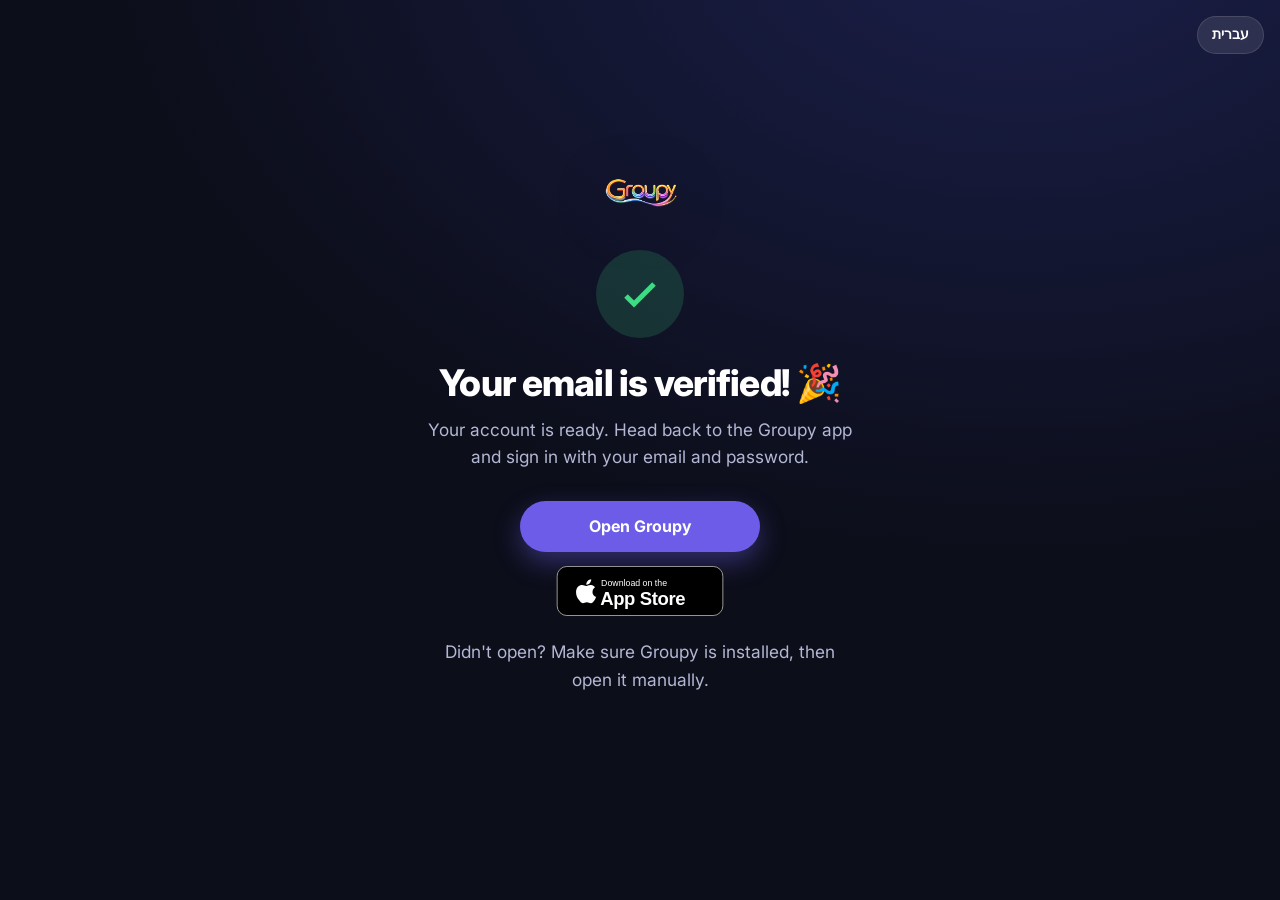
==== auth/index.html @ 2e05b040 "Add /auth email-verification landing page (open-app + App Store, bilingual) Co-Authored-By: Claude O" ====
<!DOCTYPE html>
<html lang="he" dir="rtl" class="no-js">
<head>
  <meta charset="UTF-8" />
  <meta name="viewport" content="width=device-width, initial-scale=1" />
  <title>Groupy — אימות אימייל / Email verified</title>
  <meta name="robots" content="noindex" />
  <meta name="theme-color" content="#0c0e1a" />
  <link rel="icon" href="/favicon.ico" sizes="any" />
  <link rel="icon" type="image/png" href="/assets/img/favicon.png" />
  <link rel="apple-touch-icon" href="/assets/img/apple-touch-icon.png" />
  <link rel="preconnect" href="https://fonts.googleapis.com" />
  <link rel="preconnect" href="https://fonts.gstatic.com" crossorigin />
  <link href="https://fonts.googleapis.com/css2?family=Heebo:wght@400;500;600;700;800&family=Inter:wght@400;600;700;800&display=swap" rel="stylesheet" />
  <link rel="stylesheet" href="/assets/css/styles.css" />
  <style>
    body { min-height: 100dvh; display: grid; place-items: center;
      background: radial-gradient(120% 120% at 80% -10%, #1b1f4a 0%, var(--ink) 60%); color: var(--text-on-dark); }
    .auth-card { max-width: 480px; margin-inline: auto; text-align: center; padding: 40px 26px 48px; }
    .auth-card .mark { height: 52px; width: auto; margin: 0 auto 30px; filter: drop-shadow(0 8px 30px rgba(0,0,0,.4)); }
    .badge-ic { width: 88px; height: 88px; border-radius: 50%; margin: 0 auto 24px; display: grid; place-items: center;
      background: rgba(61,220,132,.16); }
    .badge-ic.err { background: rgba(255,61,119,.16); }
    .badge-ic svg { width: 48px; height: 48px; color: var(--brand-green); }
    .badge-ic.err svg { color: var(--brand-pink); }
    .auth-card h1 { font-size: clamp(1.7rem, 5vw, 2.3rem); margin-bottom: 12px; color: #fff; }
    .auth-card p { color: var(--text-on-dark-muted); font-size: 1.08rem; margin-bottom: 30px; }
    .auth-actions { display: flex; flex-direction: column; gap: 14px; align-items: center; }
    .auth-actions .btn { min-width: 240px; }
    .appstore-badge svg, .appstore-badge img { height: 50px; }
    .lang-switch { position: fixed; top: 16px; inset-inline-end: 16px; }
    .lang-switch button { background: rgba(255,255,255,.1); border: 1px solid var(--border-dark); color: #fff;
      border-radius: 999px; padding: 7px 14px; font-weight: 700; font-size: .85rem; }
    .hint { font-size: .9rem; color: var(--text-on-dark-muted); margin-top: 8px; }
  </style>
</head>
<body>
  <div class="lang-switch"><button id="langBtn" type="button">English</button></div>
  <main class="auth-card">
    <img class="mark" src="/assets/img/groupy-wordmark.png" alt="Groupy" />

    <div id="state-ok">
      <div class="badge-ic"><svg viewBox="0 0 24 24" fill="none" stroke="currentColor" stroke-width="2.5"><path d="M5 13l4 4L19 7"/></svg></div>
      <h1 data-i18n="ok_title">האימייל שלך אומת! 🎉</h1>
      <p data-i18n="ok_sub">החשבון שלך מוכן. חזרו לאפליקציית Groupy והתחברו עם האימייל והסיסמה שלכם.</p>
      <div class="auth-actions">
        <a class="btn btn-primary" id="openApp" href="groupy://" data-i18n="open_app">פתחו את Groupy</a>
        <a class="appstore-badge" id="storeBadge" href="https://apps.apple.com/app/id6779937306" target="_blank" rel="noopener" aria-label="App Store">
          <img src="/assets/img/appstore-badge-he.svg" alt="App Store" width="180" height="54" />
        </a>
        <p class="hint" data-i18n="hint">לא נפתח? ודאו ש-Groupy מותקנת, ופתחו אותה ידנית.</p>
      </div>
    </div>

    <div id="state-err" style="display:none">
      <div class="badge-ic err"><svg viewBox="0 0 24 24" fill="none" stroke="currentColor" stroke-width="2.5"><path d="M12 9v4M12 17h.01M10.3 3.9 1.8 18a2 2 0 0 0 1.7 3h17a2 2 0 0 0 1.7-3L13.7 3.9a2 2 0 0 0-3.4 0z"/></svg></div>
      <h1 data-i18n="err_title">הקישור פג או אינו תקין</h1>
      <p data-i18n="err_sub">קישור האימות פג תוקף או כבר נוצל. פתחו את Groupy ובקשו אימייל אימות חדש.</p>
      <div class="auth-actions">
        <a class="btn btn-primary" href="groupy://" data-i18n="open_app2">פתחו את Groupy</a>
        <a class="appstore-badge" href="https://apps.apple.com/app/id6779937306" target="_blank" rel="noopener" aria-label="App Store">
          <img src="/assets/img/appstore-badge-he.svg" alt="App Store" width="180" height="54" />
        </a>
      </div>
    </div>
  </main>

  <script>
  (function () {
    document.documentElement.classList.remove('no-js');
    var STR = {
      he: {
        ok_title: 'האימייל שלך אומת! 🎉',
        ok_sub: 'החשבון שלך מוכן. חזרו לאפליקציית Groupy והתחברו עם האימייל והסיסמה שלכם.',
        open_app: 'פתחו את Groupy', open_app2: 'פתחו את Groupy',
        hint: 'לא נפתח? ודאו ש-Groupy מותקנת, ופתחו אותה ידנית.',
        err_title: 'הקישור פג או אינו תקין',
        err_sub: 'קישור האימות פג תוקף או כבר נוצל. פתחו את Groupy ובקשו אימייל אימות חדש.',
        lang: 'English', badge: '/assets/img/appstore-badge-he.svg'
      },
      en: {
        ok_title: 'Your email is verified! 🎉',
        ok_sub: 'Your account is ready. Head back to the Groupy app and sign in with your email and password.',
        open_app: 'Open Groupy', open_app2: 'Open Groupy',
        hint: "Didn't open? Make sure Groupy is installed, then open it manually.",
        err_title: 'This link has expired or is invalid',
        err_sub: 'The verification link expired or was already used. Open Groupy and request a new confirmation email.',
        lang: 'עברית', badge: '/assets/img/appstore-badge-en.svg'
      }
    };
    // Detect error in URL (GoTrue puts errors in query or hash)
    var h = (location.hash || '').replace('#','') + '&' + (location.search || '').replace('?','');
    var isErr = /error=|error_description=|otp_expired|access_denied/i.test(h);
    document.getElementById('state-ok').style.display = isErr ? 'none' : '';
    document.getElementById('state-err').style.display = isErr ? '' : 'none';

    function apply(lang) {
      var d = STR[lang];
      document.documentElement.lang = lang;
      document.documentElement.dir = (lang === 'he') ? 'rtl' : 'ltr';
      document.querySelectorAll('[data-i18n]').forEach(function (el) {
        var k = el.getAttribute('data-i18n'); if (d[k]) el.textContent = d[k];
      });
      document.querySelectorAll('.appstore-badge img').forEach(function (img) { img.src = d.badge; });
      document.getElementById('langBtn').textContent = d.lang;
      try { localStorage.setItem('groupy-auth-lang', lang); } catch (e) {}
    }
    var saved = null; try { saved = localStorage.getItem('groupy-auth-lang'); } catch (e) {}
    var initial = saved || ((navigator.language || 'he').toLowerCase().indexOf('he') === 0 ? 'he' : 'en');
    apply(initial);
    document.getElementById('langBtn').addEventListener('click', function () {
      apply(document.documentElement.lang === 'he' ? 'en' : 'he');
    });
  })();
  </script>
</body>
</html>
---- assets/css/styles.css ----
/* ============================================================================
   Groupy Calendar — marketing site
   Bilingual (HE/RTL + EN/LTR) static site. Logical properties throughout so the
   same CSS serves both directions. Brand = the rainbow "Groupy" wordmark.
   ========================================================================== */

/* ----- Design tokens ----------------------------------------------------- */
:root {
  /* Brand rainbow (sampled from the Groupy wordmark) */
  --brand-orange: #ff8a1e;
  --brand-pink:   #ff3d77;
  --brand-purple: #8b3dff;
  --brand-blue:   #2f7bff;
  --brand-teal:   #14c4c4;
  --brand-green:  #3ddc84;
  --rainbow: linear-gradient(100deg,
              var(--brand-orange) 0%, var(--brand-pink) 22%,
              var(--brand-purple) 46%, var(--brand-blue) 66%,
              var(--brand-teal) 84%, var(--brand-green) 100%);

  /* Accents */
  --accent:        #6c5ce7;   /* indigo, app primary feel */
  --accent-strong: #7c3aed;   /* AI purple */
  --gold-1: #e8b84b;
  --gold-2: #c9962e;

  /* Neutrals */
  --ink:        #0c0e1a;      /* deep indigo-black (hero / footer) */
  --ink-soft:   #14172a;
  --text:       #16182e;
  --text-muted: #5b6079;
  --text-on-dark:        #f4f5ff;
  --text-on-dark-muted:  #b3b7d4;
  --surface:    #ffffff;
  --surface-2:  #f5f6fc;
  --surface-3:  #eceefb;
  --border:     #e6e8f4;
  --border-dark: rgba(255,255,255,.12);

  /* Type */
  --font-en: "Inter", -apple-system, BlinkMacSystemFont, "Segoe UI", Roboto, Helvetica, Arial, sans-serif;
  --font-he: "Heebo", "Assistant", -apple-system, BlinkMacSystemFont, "Segoe UI", Arial, sans-serif;
  --font: var(--font-en);

  /* Layout */
  --maxw: 1160px;
  --radius: 22px;
  --radius-sm: 14px;
  --shadow-sm: 0 2px 10px rgba(20,24,60,.06);
  --shadow-md: 0 18px 50px rgba(24,28,70,.12);
  --shadow-lg: 0 40px 90px rgba(16,18,52,.28);
  --nav-h: 64px;
}

html[lang="he"] { --font: var(--font-he); }

/* ----- Reset ------------------------------------------------------------- */
*, *::before, *::after { box-sizing: border-box; }
* { margin: 0; }
html { scroll-behavior: smooth; -webkit-text-size-adjust: 100%; }
body {
  font-family: var(--font);
  color: var(--text);
  background: var(--surface);
  line-height: 1.6;
  -webkit-font-smoothing: antialiased;
  text-rendering: optimizeLegibility;
  overflow-x: hidden;
}
img, svg { display: block; max-width: 100%; }
a { color: inherit; text-decoration: none; }
button { font: inherit; cursor: pointer; }
ul { list-style: none; padding: 0; }
:focus-visible { outline: 3px solid var(--accent); outline-offset: 2px; border-radius: 6px; }

/* ----- Helpers ----------------------------------------------------------- */
.container { width: 100%; max-width: var(--maxw); margin-inline: auto; padding-inline: 22px; }
.section { padding-block: clamp(64px, 9vw, 120px); }
.eyebrow {
  display: inline-block; font-weight: 800; font-size: .82rem; letter-spacing: .08em;
  text-transform: uppercase; color: var(--accent);
  background: rgba(108,92,231,.1); padding: 6px 14px; border-radius: 999px; margin-bottom: 18px;
}
.section-head { max-width: 720px; margin-inline: auto; text-align: center; margin-bottom: 54px; }
.gradient-text {
  background: var(--rainbow); -webkit-background-clip: text; background-clip: text;
  color: transparent; -webkit-text-fill-color: transparent;
}
h1, h2, h3 { line-height: 1.12; letter-spacing: -.02em; font-weight: 800; }
h2.title { font-size: clamp(2rem, 4.4vw, 3.1rem); }
.lead { font-size: clamp(1.05rem, 1.6vw, 1.22rem); color: var(--text-muted); }
.center { text-align: center; }

/* ----- Buttons ----------------------------------------------------------- */
.btn {
  display: inline-flex; align-items: center; justify-content: center; gap: 10px;
  font-weight: 700; padding: 13px 26px; border-radius: 999px; border: 0;
  transition: transform .18s ease, box-shadow .18s ease, background .18s ease;
  white-space: nowrap;
}
.btn:active { transform: translateY(1px) scale(.99); }
.btn-primary { color: #fff; background: var(--accent); box-shadow: 0 10px 26px rgba(108,92,231,.4); }
.btn-primary:hover { background: #5a49db; box-shadow: 0 14px 32px rgba(108,92,231,.5); transform: translateY(-2px); }
.btn-ghost { color: var(--text); background: var(--surface-2); border: 1px solid var(--border); }
.btn-ghost:hover { background: var(--surface-3); transform: translateY(-2px); }
.btn-ghost.on-dark { color: var(--text-on-dark); background: rgba(255,255,255,.08); border-color: var(--border-dark); }
.btn-ghost.on-dark:hover { background: rgba(255,255,255,.16); }

/* Apple "Download on the App Store" badge */
.appstore-badge { display: inline-flex; transition: transform .18s ease, filter .18s ease; }
.appstore-badge:hover { transform: translateY(-2px); filter: brightness(1.08); }
.appstore-badge svg { height: 56px; width: auto; }
.appstore-badge.sm svg { height: 48px; }

/* ----- Navbar ------------------------------------------------------------ */
.nav {
  position: sticky; top: 0; z-index: 50; height: var(--nav-h);
  display: flex; align-items: center;
  background: rgba(255,255,255,.72); backdrop-filter: saturate(180%) blur(18px);
  -webkit-backdrop-filter: saturate(180%) blur(18px);
  border-bottom: 1px solid var(--border);
}
.nav .container { display: flex; align-items: center; justify-content: space-between; gap: 18px; }
.nav-logo { display: flex; align-items: center; gap: 10px; font-weight: 800; }
.nav-logo img { height: 46px; width: auto; }
.nav-links { display: flex; align-items: center; gap: 8px; }
.nav-links a.link {
  padding: 8px 14px; border-radius: 999px; color: var(--text-muted); font-weight: 600; font-size: .95rem;
  transition: color .15s ease, background .15s ease;
}
.nav-links a.link:hover { color: var(--text); background: var(--surface-2); }
.nav-right { display: flex; align-items: center; gap: 10px; }
.lang-toggle {
  display: inline-flex; align-items: center; gap: 6px; font-weight: 700; font-size: .9rem;
  padding: 8px 14px; border-radius: 999px; border: 1px solid var(--border); background: var(--surface);
  color: var(--text); transition: background .15s ease;
}
.lang-toggle:hover { background: var(--surface-2); }
.nav-cta { padding: 9px 18px; font-size: .95rem; }
.nav-burger { display: none; width: 42px; height: 42px; border-radius: 12px; border: 1px solid var(--border);
  background: var(--surface); align-items: center; justify-content: center; }
.nav-burger span { display: block; width: 18px; height: 2px; background: var(--text); position: relative; }
.nav-burger span::before, .nav-burger span::after { content: ""; position: absolute; inset-inline: 0; height: 2px; background: var(--text); }
.nav-burger span::before { top: -6px; } .nav-burger span::after { top: 6px; }

/* ----- Hero -------------------------------------------------------------- */
.hero {
  position: relative; overflow: hidden; color: var(--text-on-dark);
  background: radial-gradient(120% 120% at 80% -10%, #1b1f4a 0%, var(--ink) 55%);
  padding-block: clamp(56px, 8vw, 100px) clamp(70px, 9vw, 120px);
}
.hero::before, .hero::after {
  content: ""; position: absolute; border-radius: 50%; filter: blur(80px); opacity: .5; z-index: 0;
  pointer-events: none;
}
.hero::before { width: 540px; height: 540px; inset-block-start: -160px; inset-inline-end: -120px;
  background: conic-gradient(from 120deg, var(--brand-orange), var(--brand-pink), var(--brand-purple), var(--brand-blue), var(--brand-teal), var(--brand-orange)); opacity: .35; }
.hero::after { width: 460px; height: 460px; inset-block-end: -200px; inset-inline-start: -140px;
  background: radial-gradient(circle, var(--brand-blue), transparent 70%); opacity: .45; }
.hero .container { position: relative; z-index: 1; display: grid; grid-template-columns: 1.05fr .95fr;
  gap: clamp(24px, 4vw, 60px); align-items: center; }
.hero-copy { max-width: 620px; }
.hero-wordmark { height: clamp(54px, 8vw, 84px); width: auto; margin-bottom: 26px; filter: drop-shadow(0 8px 30px rgba(0,0,0,.4)); }
.hero h1 { font-size: clamp(2.1rem, 5vw, 3.6rem); margin-bottom: 18px; }
.hero p.sub { font-size: clamp(1.06rem, 1.8vw, 1.3rem); color: var(--text-on-dark-muted); margin-bottom: 30px; max-width: 540px; }
.hero-actions { display: flex; flex-wrap: wrap; align-items: center; gap: 16px; }
.hero-badges { display: flex; flex-wrap: wrap; gap: 18px 26px; margin-top: 32px; }
.hero-badge { display: inline-flex; align-items: center; gap: 9px; color: var(--text-on-dark-muted); font-weight: 600; font-size: .95rem; }
.hero-badge svg { width: 20px; height: 20px; color: var(--brand-teal); flex: none; }

/* Hero phone */
.hero-visual { display: flex; justify-content: center; position: relative; }
.hero-visual .phone { animation: float 6s ease-in-out infinite; }
@keyframes float { 0%,100% { transform: translateY(0); } 50% { transform: translateY(-16px); } }

/* ----- iPhone mockup ----------------------------------------------------- */
.phone {
  position: relative; width: 280px; max-width: 76vw; aspect-ratio: 1320 / 2868;
  background: #0a0a0f; border-radius: 44px; padding: 11px;
  box-shadow: var(--shadow-lg), inset 0 0 0 2px rgba(255,255,255,.06);
}
.phone::before { /* dynamic island */
  content: ""; position: absolute; top: 20px; inset-inline: 0; margin-inline: auto;
  width: 92px; height: 26px; background: #0a0a0f; border-radius: 999px; z-index: 3;
}
.phone img { width: 100%; height: 100%; object-fit: cover; border-radius: 33px; display: block; }
.phone-tilt { transform: perspective(1400px) rotateY(-12deg) rotateX(3deg); }
html[dir="rtl"] .phone-tilt { transform: perspective(1400px) rotateY(12deg) rotateX(3deg); }

/* ----- Logo strip / pills ------------------------------------------------ */
.pills { display: flex; flex-wrap: wrap; justify-content: center; gap: 12px; }
.pill { display: inline-flex; align-items: center; gap: 9px; padding: 10px 18px; border-radius: 999px;
  background: var(--surface-2); border: 1px solid var(--border); font-weight: 600; color: var(--text); font-size: .95rem; }
.pill svg { width: 18px; height: 18px; color: var(--accent); }

/* ----- Feature grid ------------------------------------------------------ */
.features-grid { display: grid; grid-template-columns: repeat(3, 1fr); gap: 22px; }
.feature-card {
  background: var(--surface); border: 1px solid var(--border); border-radius: var(--radius);
  padding: 28px 26px; box-shadow: var(--shadow-sm); transition: transform .2s ease, box-shadow .2s ease, border-color .2s ease;
}
.feature-card:hover { transform: translateY(-4px); box-shadow: var(--shadow-md); border-color: #d6d9ef; }
.feature-ic { width: 52px; height: 52px; border-radius: 15px; display: grid; place-items: center; margin-bottom: 18px;
  background: linear-gradient(140deg, rgba(108,92,231,.16), rgba(47,123,255,.14)); color: var(--accent); }
.feature-ic svg { width: 26px; height: 26px; }
.feature-card h3 { font-size: 1.18rem; margin-bottom: 8px; }
.feature-card p { color: var(--text-muted); font-size: .98rem; }

/* ----- Split / spotlight ------------------------------------------------- */
.split { display: grid; grid-template-columns: 1fr 1fr; gap: clamp(28px, 5vw, 72px); align-items: center; }
.split.reverse { direction: ltr; }
.split-media { display: flex; justify-content: center; }
.spotlight {
  position: relative; overflow: hidden; color: var(--text-on-dark);
  background: radial-gradient(120% 120% at 15% 0%, #2a1c5e 0%, #160f33 60%);
}
.spotlight::after { content:""; position:absolute; width:420px; height:420px; border-radius:50%;
  background: radial-gradient(circle, var(--accent-strong), transparent 70%); filter: blur(70px); opacity:.5;
  inset-block-start:-120px; inset-inline-end:-80px; }
.spotlight .eyebrow { color: #c9b8ff; background: rgba(124,58,237,.22); }
.spotlight h2 { color: #fff; }
.spotlight p { color: #d7d3f5; }
.spotlight .container { position: relative; z-index: 1; }
.feature-list { display: grid; gap: 14px; margin-top: 26px; }
.feature-list li { display: flex; align-items: flex-start; gap: 12px; font-size: 1.02rem; }
.feature-list .check { flex: none; width: 24px; height: 24px; border-radius: 50%; display: grid; place-items: center;
  background: rgba(61,220,132,.16); color: var(--brand-green); margin-top: 2px; }
.feature-list .check svg { width: 14px; height: 14px; }
.on-dark .feature-list li { color: var(--text-on-dark); }

/* ----- Screens gallery --------------------------------------------------- */
.gallery { display: flex; gap: 26px; overflow-x: auto; padding-block: 14px 28px; padding-inline: 22px;
  scroll-snap-type: x mandatory; -webkit-overflow-scrolling: touch; }
.gallery::-webkit-scrollbar { height: 8px; }
.gallery::-webkit-scrollbar-thumb { background: var(--border); border-radius: 999px; }
.gallery .shot { scroll-snap-align: center; flex: none; }
.gallery .phone { width: 248px; }
.shot figcaption { text-align: center; margin-top: 16px; font-weight: 700; color: var(--text); }
.shot figcaption span { display: block; font-weight: 500; color: var(--text-muted); font-size: .92rem; margin-top: 2px; }

/* Framed App Store "canvas" tiles (self-contained: bg + caption baked in) */
.canvas-shot { scroll-snap-align: center; flex: none; }
.canvas-shot img {
  height: clamp(420px, 64vh, 600px); width: auto; display: block;
  border-radius: 30px; box-shadow: var(--shadow-lg);
  transition: transform .25s ease;
}
.canvas-shot img:hover { transform: translateY(-6px); }

/* ----- Subscription / plans --------------------------------------------- */
.plans { display: grid; grid-template-columns: repeat(3, 1fr); gap: 22px; align-items: stretch; }
.plan {
  position: relative; display: flex; flex-direction: column; background: var(--surface);
  border: 1px solid var(--border); border-radius: var(--radius); padding: 30px 28px; box-shadow: var(--shadow-sm);
}
.plan.featured { border: 0; box-shadow: var(--shadow-md);
  background: linear-gradient(var(--surface), var(--surface)) padding-box,
              var(--rainbow) border-box; border: 2px solid transparent; }
.plan .tag { position: absolute; inset-block-start: -13px; inset-inline-start: 28px; padding: 5px 14px; border-radius: 999px;
  font-size: .76rem; font-weight: 800; letter-spacing: .04em; text-transform: uppercase; color: #fff; background: var(--accent); }
.plan.lifetime .tag { background: linear-gradient(120deg, var(--gold-1), var(--gold-2)); color: #3a2a00; }
.plan h3 { font-size: 1.4rem; margin-bottom: 6px; }
.plan .plan-tagline { color: var(--text-muted); margin-bottom: 18px; min-height: 44px; }
.plan .price-note { font-weight: 700; color: var(--accent); margin-bottom: 20px; font-size: .96rem; }
.plan.lifetime .price-note { color: var(--gold-2); }
.plan ul { display: grid; gap: 12px; margin-bottom: 26px; }
.plan li { display: flex; align-items: flex-start; gap: 11px; color: var(--text); font-size: .98rem; }
.plan li .check { flex: none; width: 22px; height: 22px; border-radius: 50%; display: grid; place-items: center;
  background: rgba(108,92,231,.14); color: var(--accent); margin-top: 1px; }
.plan li .check svg { width: 13px; height: 13px; }
.plan .btn { margin-top: auto; width: 100%; }
.plan-note { text-align: center; color: var(--text-muted); margin-top: 30px; font-size: .95rem; }

/* ----- CTA band ---------------------------------------------------------- */
.cta-band { position: relative; overflow: hidden; color: #fff; text-align: center;
  background: radial-gradient(120% 140% at 50% 0%, #2a2f66, var(--ink)); }
.cta-band::before { content:""; position:absolute; inset:0; background: var(--rainbow); opacity:.14; mix-blend-mode: screen; }
.cta-band .container { position: relative; z-index: 1; }
.cta-band h2 { color: #fff; font-size: clamp(1.9rem, 4vw, 2.8rem); margin-bottom: 14px; }
.cta-band p { color: var(--text-on-dark-muted); max-width: 560px; margin-inline: auto; margin-bottom: 30px; font-size: 1.1rem; }
.cta-actions { display: flex; flex-wrap: wrap; gap: 16px; justify-content: center; align-items: center; }

/* ----- FAQ --------------------------------------------------------------- */
.faq-hero { background: radial-gradient(120% 120% at 80% -10%, #1b1f4a 0%, var(--ink) 60%); color: var(--text-on-dark);
  padding-block: clamp(56px, 8vw, 88px); text-align: center; }
.faq-hero h1 { font-size: clamp(2rem, 4.5vw, 3rem); margin-bottom: 12px; }
.faq-hero p { color: var(--text-on-dark-muted); max-width: 560px; margin-inline: auto; font-size: 1.1rem; }
.faq-wrap { max-width: 800px; margin-inline: auto; }
.faq-group-title { font-size: 1.3rem; margin: 36px 0 14px; }
.faq-item { border: 1px solid var(--border); border-radius: var(--radius-sm); background: var(--surface);
  margin-bottom: 12px; overflow: hidden; box-shadow: var(--shadow-sm); }
.faq-q { display: flex; align-items: center; justify-content: space-between; gap: 16px; width: 100%;
  text-align: start; padding: 20px 22px; background: none; border: 0; font-weight: 700; font-size: 1.05rem; color: var(--text); }
.faq-q .chev { flex: none; width: 22px; height: 22px; color: var(--accent); transition: transform .25s ease; }
.faq-item.open .faq-q .chev { transform: rotate(180deg); }
.faq-a { padding: 0 22px; max-height: 0; overflow: hidden; transition: max-height .35s ease, padding .35s ease; color: var(--text-muted); }
.faq-item.open .faq-a { padding: 0 22px 22px; max-height: 640px; }
.faq-a p + p { margin-top: 10px; }
.faq-a a { color: var(--accent); font-weight: 600; }
/* No-JS fallback: show all answers */
.no-js .faq-a { max-height: none; padding: 0 22px 22px; }
.no-js .faq-q .chev { display: none; }

/* ----- Footer ------------------------------------------------------------ */
.footer { background: var(--ink); color: var(--text-on-dark-muted); padding-block: 56px 32px; }
.footer .container { display: grid; grid-template-columns: 1.4fr 1fr 1fr; gap: 40px; }
.footer h4 { color: #fff; font-size: .95rem; letter-spacing: .04em; text-transform: uppercase; margin-bottom: 16px; }
.footer a { color: var(--text-on-dark-muted); display: inline-block; padding: 5px 0; transition: color .15s ease; }
.footer a:hover { color: #fff; }
.footer-brand img { height: 34px; margin-bottom: 16px; }
.footer-brand p { max-width: 320px; font-size: .96rem; }
.footer-bottom { border-top: 1px solid var(--border-dark); margin-top: 40px; padding-top: 22px;
  display: flex; flex-wrap: wrap; gap: 12px; justify-content: space-between; align-items: center; font-size: .88rem; }
.footer-bottom .ez { display: inline-flex; align-items: center; gap: 8px; }
.footer-bottom .ez img { height: 20px; opacity: .9; }

/* ----- Reveal animation -------------------------------------------------- */
.reveal { opacity: 0; transform: translateY(24px); transition: opacity .6s ease, transform .6s ease; }
.reveal.in { opacity: 1; transform: none; }
@media (prefers-reduced-motion: reduce) {
  .reveal { opacity: 1; transform: none; transition: none; }
  .hero-visual .phone { animation: none; }
  html { scroll-behavior: auto; }
}

/* ----- Responsive -------------------------------------------------------- */
@media (max-width: 940px) {
  .hero .container { grid-template-columns: 1fr; text-align: center; }
  .hero-copy { margin-inline: auto; }
  .hero p.sub { margin-inline: auto; }
  .hero-actions, .hero-badges { justify-content: center; }
  .hero-visual { margin-top: 44px; }
  .phone-tilt, html[dir="rtl"] .phone-tilt { transform: none; }
  .features-grid { grid-template-columns: repeat(2, 1fr); }
  .plans { grid-template-columns: 1fr; max-width: 440px; margin-inline: auto; }
  .split { grid-template-columns: 1fr; }
  .split .split-copy { order: 2; }
  .split .split-media { order: 1; }
  .footer .container { grid-template-columns: 1fr 1fr; }
  .footer-brand { grid-column: 1 / -1; }
}
@media (max-width: 600px) {
  .nav-links, .nav .desk-cta { display: none; }
  .nav-burger { display: inline-flex; }
  .nav.open .nav-links { display: flex; position: absolute; inset-block-start: var(--nav-h); inset-inline: 0;
    flex-direction: column; align-items: stretch; gap: 4px; padding: 14px 22px 22px;
    background: rgba(255,255,255,.97); backdrop-filter: blur(18px); border-bottom: 1px solid var(--border); box-shadow: var(--shadow-md); }
  .nav.open .nav-links a.link { padding: 12px 14px; font-size: 1.05rem; }
  .features-grid { grid-template-columns: 1fr; }
  .feature-card { padding: 24px 22px; }
}
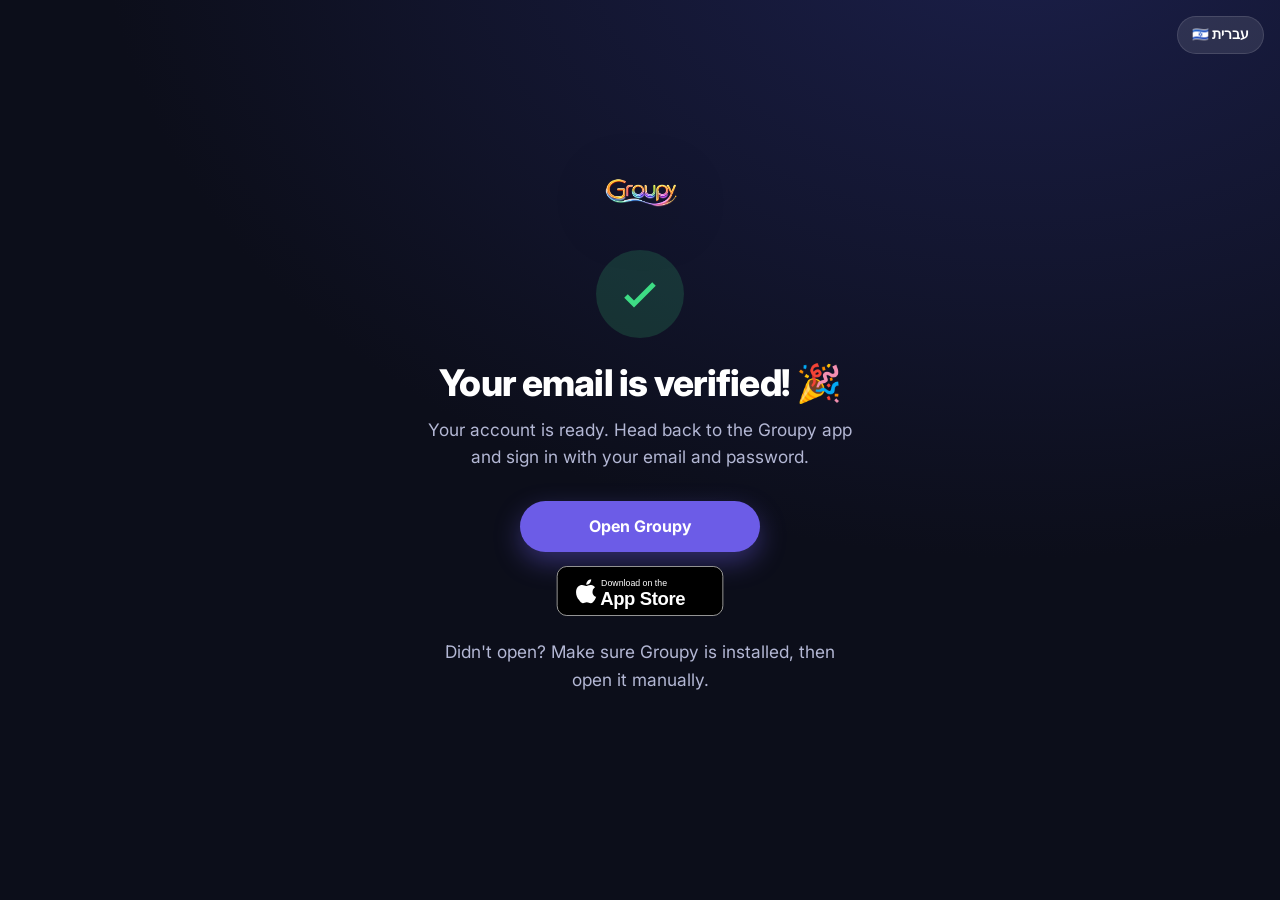
==== commit cef7eb07: "feat(auth): English default (auto-detect keeps Hebrew for he-locales) + flag language toggle 🇮🇱/🇺🇸 p" ====
--- a/auth/index.html
+++ b/auth/index.html
@@ -21,8 +21,10 @@
     .badge-ic { width: 88px; height: 88px; border-radius: 50%; margin: 0 auto 24px; display: grid; place-items: center;
       background: rgba(61,220,132,.16); }
     .badge-ic.err { background: rgba(255,61,119,.16); }
+    .badge-ic.key { background: rgba(124,92,255,.18); }
     .badge-ic svg { width: 48px; height: 48px; color: var(--brand-green); }
     .badge-ic.err svg { color: var(--brand-pink); }
+    .badge-ic.key svg { color: #a78bfa; }
     .auth-card h1 { font-size: clamp(1.7rem, 5vw, 2.3rem); margin-bottom: 12px; color: #fff; }
     .auth-card p { color: var(--text-on-dark-muted); font-size: 1.08rem; margin-bottom: 30px; }
     .auth-actions { display: flex; flex-direction: column; gap: 14px; align-items: center; }
@@ -32,6 +34,15 @@
     .lang-switch button { background: rgba(255,255,255,.1); border: 1px solid var(--border-dark); color: #fff;
       border-radius: 999px; padding: 7px 14px; font-weight: 700; font-size: .85rem; }
     .hint { font-size: .9rem; color: var(--text-on-dark-muted); margin-top: 8px; }
+    /* Recovery (set-new-password) form */
+    .pw-form { display: flex; flex-direction: column; gap: 14px; max-width: 340px; margin: 0 auto; }
+    .pw-form input { width: 100%; padding: 14px 16px; font-size: 1.05rem; border-radius: 14px;
+      border: 1px solid var(--border-dark); background: rgba(255,255,255,.06); color: #fff; outline: none;
+      font-family: inherit; }
+    .pw-form input:focus { border-color: #a78bfa; background: rgba(255,255,255,.1); }
+    .pw-form input::placeholder { color: rgba(255,255,255,.45); }
+    .pw-err { color: var(--brand-pink); font-size: .92rem; min-height: 1.1em; margin: 0; }
+    .btn[disabled] { opacity: .6; pointer-events: none; }
   </style>
 </head>
 <body>
@@ -39,61 +50,129 @@
   <main class="auth-card">
     <img class="mark" src="/assets/img/groupy-wordmark.png" alt="Groupy" />
 
-    <div id="state-ok">
+    <!-- ✅ Email verified (signup / email-change / classic verify redirect) -->
+    <div id="state-ok" style="display:none">
       <div class="badge-ic"><svg viewBox="0 0 24 24" fill="none" stroke="currentColor" stroke-width="2.5"><path d="M5 13l4 4L19 7"/></svg></div>
       <h1 data-i18n="ok_title">האימייל שלך אומת! 🎉</h1>
       <p data-i18n="ok_sub">החשבון שלך מוכן. חזרו לאפליקציית Groupy והתחברו עם האימייל והסיסמה שלכם.</p>
       <div class="auth-actions">
-        <a class="btn btn-primary" id="openApp" href="groupy://" data-i18n="open_app">פתחו את Groupy</a>
-        <a class="appstore-badge" id="storeBadge" href="https://apps.apple.com/app/id6779937306" target="_blank" rel="noopener" aria-label="App Store">
+        <a class="btn btn-primary openApp" href="groupy://" data-i18n="open_app">פתחו את Groupy</a>
+        <a class="appstore-badge" href="https://apps.apple.com/app/id6779937306" target="_blank" rel="noopener" aria-label="App Store">
           <img src="/assets/img/appstore-badge-he.svg" alt="App Store" width="180" height="54" />
         </a>
         <p class="hint" data-i18n="hint">לא נפתח? ודאו ש-Groupy מותקנת, ופתחו אותה ידנית.</p>
       </div>
     </div>
 
-    <div id="state-err" style="display:none">
-      <div class="badge-ic err"><svg viewBox="0 0 24 24" fill="none" stroke="currentColor" stroke-width="2.5"><path d="M12 9v4M12 17h.01M10.3 3.9 1.8 18a2 2 0 0 0 1.7 3h17a2 2 0 0 0 1.7-3L13.7 3.9a2 2 0 0 0-3.4 0z"/></svg></div>
-      <h1 data-i18n="err_title">הקישור פג או אינו תקין</h1>
-      <p data-i18n="err_sub">קישור האימות פג תוקף או כבר נוצל. פתחו את Groupy ובקשו אימייל אימות חדש.</p>
+    <!-- 🔑 Recovery: choose a new password right here (works even without the app) -->
+    <div id="state-recovery" style="display:none">
+      <div class="badge-ic key"><svg viewBox="0 0 24 24" fill="none" stroke="currentColor" stroke-width="2.5"><path d="M21 2l-2 2m-7.6 7.6a5 5 0 1 0-1.4 1.4l2.4 2.4-1.5 1.5 2 2 1.5-1.5 2.1 2.1 2-2-2.1-2.1 2.5-2.5-2-2-2.5 2.5z"/><circle cx="7.5" cy="15.5" r="1.5" fill="currentColor" stroke="none"/></svg></div>
+      <h1 data-i18n="rc_title">בחרו סיסמה חדשה</h1>
+      <p data-i18n="rc_sub">הזינו סיסמה חדשה לחשבון Groupy שלכם.</p>
+      <form class="pw-form" id="pwForm" autocomplete="on">
+        <input id="pw" type="password" autocomplete="new-password" data-ph="pw_ph" placeholder="סיסמה חדשה" />
+        <input id="pw2" type="password" autocomplete="new-password" data-ph="pw2_ph" placeholder="אימות סיסמה" />
+        <p class="pw-err" id="pwErr"></p>
+        <button class="btn btn-primary" id="pwSubmit" type="submit" data-i18n="rc_submit">עדכון סיסמה</button>
+      </form>
+    </div>
+
+    <!-- ✅ Password updated -->
+    <div id="state-recovery-done" style="display:none">
+      <div class="badge-ic"><svg viewBox="0 0 24 24" fill="none" stroke="currentColor" stroke-width="2.5"><path d="M5 13l4 4L19 7"/></svg></div>
+      <h1 data-i18n="rd_title">הסיסמה עודכנה! 🎉</h1>
+      <p data-i18n="rd_sub">פתחו את Groupy והתחברו עם הסיסמה החדשה.</p>
       <div class="auth-actions">
-        <a class="btn btn-primary" href="groupy://" data-i18n="open_app2">פתחו את Groupy</a>
+        <a class="btn btn-primary openApp" href="groupy://" data-i18n="open_app">פתחו את Groupy</a>
         <a class="appstore-badge" href="https://apps.apple.com/app/id6779937306" target="_blank" rel="noopener" aria-label="App Store">
           <img src="/assets/img/appstore-badge-he.svg" alt="App Store" width="180" height="54" />
         </a>
       </div>
     </div>
+
+    <!-- ⚠️ Link expired / invalid -->
+    <div id="state-err" style="display:none">
+      <div class="badge-ic err"><svg viewBox="0 0 24 24" fill="none" stroke="currentColor" stroke-width="2.5"><path d="M12 9v4M12 17h.01M10.3 3.9 1.8 18a2 2 0 0 0 1.7 3h17a2 2 0 0 0 1.7-3L13.7 3.9a2 2 0 0 0-3.4 0z"/></svg></div>
+      <h1 data-i18n="err_title">הקישור פג או אינו תקין</h1>
+      <p data-i18n="err_sub">קישור האימות פג תוקף או כבר נוצל. פתחו את Groupy ובקשו אימייל חדש.</p>
+      <div class="auth-actions">
+        <a class="btn btn-primary openApp" href="groupy://" data-i18n="open_app2">פתחו את Groupy</a>
+        <a class="appstore-badge" href="https://apps.apple.com/app/id6779937306" target="_blank" rel="noopener" aria-label="App Store">
+          <img src="/assets/img/appstore-badge-he.svg" alt="App Store" width="180" height="54" />
+        </a>
+      </div>
+    </div>
   </main>
 
   <script>
   (function () {
     document.documentElement.classList.remove('no-js');
+
+    // ── Supabase (PUBLIC values — already shipped in the app bundle) ──
+    var SUPABASE_URL = 'https://gobfpbuvqvmpcwoxipht.supabase.co';
+    var SUPABASE_ANON_KEY = 'eyJhbGciOiJIUzI1NiIsInR5cCI6IkpXVCJ9.eyJpc3MiOiJzdXBhYmFzZSIsInJlZiI6ImdvYmZwYnV2cXZtcGN3b3hpcGh0Iiwicm9sZSI6ImFub24iLCJpYXQiOjE3NzMxNjA5NTMsImV4cCI6MjA4ODczNjk1M30.48Mr49reITlvJcYhgTG1pQHH9jMmHQ3u4e9AJM5rd60';
+    var AUTH_BASE = SUPABASE_URL + '/auth/v1';
+    var MIN_PW = 6;
+
     var STR = {
       he: {
         ok_title: 'האימייל שלך אומת! 🎉',
         ok_sub: 'החשבון שלך מוכן. חזרו לאפליקציית Groupy והתחברו עם האימייל והסיסמה שלכם.',
+        rc_title: 'בחרו סיסמה חדשה', rc_sub: 'הזינו סיסמה חדשה לחשבון Groupy שלכם.',
+        rc_submit: 'עדכון סיסמה', pw_ph: 'סיסמה חדשה', pw2_ph: 'אימות סיסמה',
+        rd_title: 'הסיסמה עודכנה! 🎉', rd_sub: 'פתחו את Groupy והתחברו עם הסיסמה החדשה.',
         open_app: 'פתחו את Groupy', open_app2: 'פתחו את Groupy',
         hint: 'לא נפתח? ודאו ש-Groupy מותקנת, ופתחו אותה ידנית.',
         err_title: 'הקישור פג או אינו תקין',
-        err_sub: 'קישור האימות פג תוקף או כבר נוצל. פתחו את Groupy ובקשו אימייל אימות חדש.',
-        lang: 'English', badge: '/assets/img/appstore-badge-he.svg'
+        err_sub: 'קישור האימות פג תוקף או כבר נוצל. פתחו את Groupy ובקשו אימייל חדש.',
+        e_short: 'הסיסמה חייבת לפחות ' + MIN_PW + ' תווים',
+        e_match: 'הסיסמאות אינן תואמות', e_busy: 'מעדכן…', e_fail: 'העדכון נכשל. בקשו קישור איפוס חדש.',
+        lang: '🇺🇸 English', badge: '/assets/img/appstore-badge-he.svg'
       },
       en: {
         ok_title: 'Your email is verified! 🎉',
         ok_sub: 'Your account is ready. Head back to the Groupy app and sign in with your email and password.',
+        rc_title: 'Set a new password', rc_sub: 'Enter a new password for your Groupy account.',
+        rc_submit: 'Update password', pw_ph: 'New password', pw2_ph: 'Confirm password',
+        rd_title: 'Password updated! 🎉', rd_sub: 'Open Groupy and sign in with your new password.',
         open_app: 'Open Groupy', open_app2: 'Open Groupy',
         hint: "Didn't open? Make sure Groupy is installed, then open it manually.",
         err_title: 'This link has expired or is invalid',
-        err_sub: 'The verification link expired or was already used. Open Groupy and request a new confirmation email.',
-        lang: 'עברית', badge: '/assets/img/appstore-badge-en.svg'
+        err_sub: 'The verification link expired or was already used. Open Groupy and request a new email.',
+        e_short: 'Password must be at least ' + MIN_PW + ' characters',
+        e_match: 'Passwords do not match', e_busy: 'Updating…', e_fail: 'Update failed. Request a new reset link.',
+        lang: '🇮🇱 עברית', badge: '/assets/img/appstore-badge-en.svg'
       }
     };
-    // Detect error in URL (GoTrue puts errors in query or hash)
-    var h = (location.hash || '').replace('#','') + '&' + (location.search || '').replace('?','');
-    var isErr = /error=|error_description=|otp_expired|access_denied/i.test(h);
-    document.getElementById('state-ok').style.display = isErr ? 'none' : '';
-    document.getElementById('state-err').style.display = isErr ? '' : 'none';
-
+
+    // ── Parse the callback URL ──
+    var hash = new URLSearchParams((location.hash || '').replace(/^#/, ''));
+    var qp   = new URLSearchParams(location.search || '');
+    var accessToken = hash.get('access_token');
+    var type = hash.get('type') || qp.get('type') || '';
+    var errorDesc = hash.get('error_description') || qp.get('error_description') || hash.get('error') || qp.get('error');
+    // ?scheme= carries which app started the flow → dev links open the dev app, prod the prod app.
+    var scheme = (qp.get('scheme') || 'groupy').replace(/[^a-z0-9-]/gi, '') || 'groupy';
+
+    // Point every "Open Groupy" button at the right app (groupy:// or groupy-dev://).
+    Array.prototype.forEach.call(document.querySelectorAll('.openApp'), function (a) { a.href = scheme + '://'; });
+
+    function show(id) {
+      ['state-ok', 'state-recovery', 'state-recovery-done', 'state-err'].forEach(function (s) {
+        var el = document.getElementById(s); if (el) el.style.display = (s === id) ? '' : 'none';
+      });
+    }
+
+    // ── Decide which state to show ──
+    // error → expired/invalid. recovery+token → in-page password form.
+    // everything else (signup/email-change verify redirect, with or without tokens) → "verified, open app".
+    var initialState;
+    if (errorDesc) initialState = 'state-err';
+    else if (type === 'recovery' && accessToken) initialState = 'state-recovery';
+    else initialState = 'state-ok';
+    show(initialState);
+
+    // ── i18n ──
     function apply(lang) {
       var d = STR[lang];
       document.documentElement.lang = lang;
@@ -101,16 +180,49 @@
       document.querySelectorAll('[data-i18n]').forEach(function (el) {
         var k = el.getAttribute('data-i18n'); if (d[k]) el.textContent = d[k];
       });
+      document.querySelectorAll('[data-ph]').forEach(function (el) {
+        var k = el.getAttribute('data-ph'); if (d[k]) el.setAttribute('placeholder', d[k]);
+      });
       document.querySelectorAll('.appstore-badge img').forEach(function (img) { img.src = d.badge; });
       document.getElementById('langBtn').textContent = d.lang;
       try { localStorage.setItem('groupy-auth-lang', lang); } catch (e) {}
     }
     var saved = null; try { saved = localStorage.getItem('groupy-auth-lang'); } catch (e) {}
-    var initial = saved || ((navigator.language || 'he').toLowerCase().indexOf('he') === 0 ? 'he' : 'en');
+    var initial = saved || ((navigator.language || 'en').toLowerCase().indexOf('he') === 0 ? 'he' : 'en');
     apply(initial);
     document.getElementById('langBtn').addEventListener('click', function () {
       apply(document.documentElement.lang === 'he' ? 'en' : 'he');
     });
+
+    // ── In-page password reset (recovery) — completes via GoTrue REST, no app needed ──
+    if (initialState === 'state-recovery') {
+      var form = document.getElementById('pwForm');
+      var submit = document.getElementById('pwSubmit');
+      var errEl = document.getElementById('pwErr');
+      function L() { return STR[document.documentElement.lang] || STR.he; }
+      function setErr(m) { errEl.textContent = m || ''; }
+      form.addEventListener('submit', function (ev) {
+        ev.preventDefault();
+        var pw = document.getElementById('pw').value, pw2 = document.getElementById('pw2').value;
+        setErr('');
+        if (pw.length < MIN_PW) return setErr(L().e_short);
+        if (pw !== pw2) return setErr(L().e_match);
+        submit.disabled = true; var label = submit.textContent; submit.textContent = L().e_busy;
+        fetch(AUTH_BASE + '/user', {
+          method: 'PUT',
+          headers: { 'Content-Type': 'application/json', apikey: SUPABASE_ANON_KEY, Authorization: 'Bearer ' + accessToken },
+          body: JSON.stringify({ password: pw })
+        }).then(function (res) {
+          if (!res.ok) return res.json().catch(function () { return {}; }).then(function (j) {
+            throw new Error(j.msg || j.error_description || j.message || 'Failed');
+          });
+          show('state-recovery-done');
+        }).catch(function (e) {
+          submit.disabled = false; submit.textContent = label;
+          setErr((e && e.message) ? e.message : L().e_fail);
+        });
+      });
+    }
   })();
   </script>
 </body>
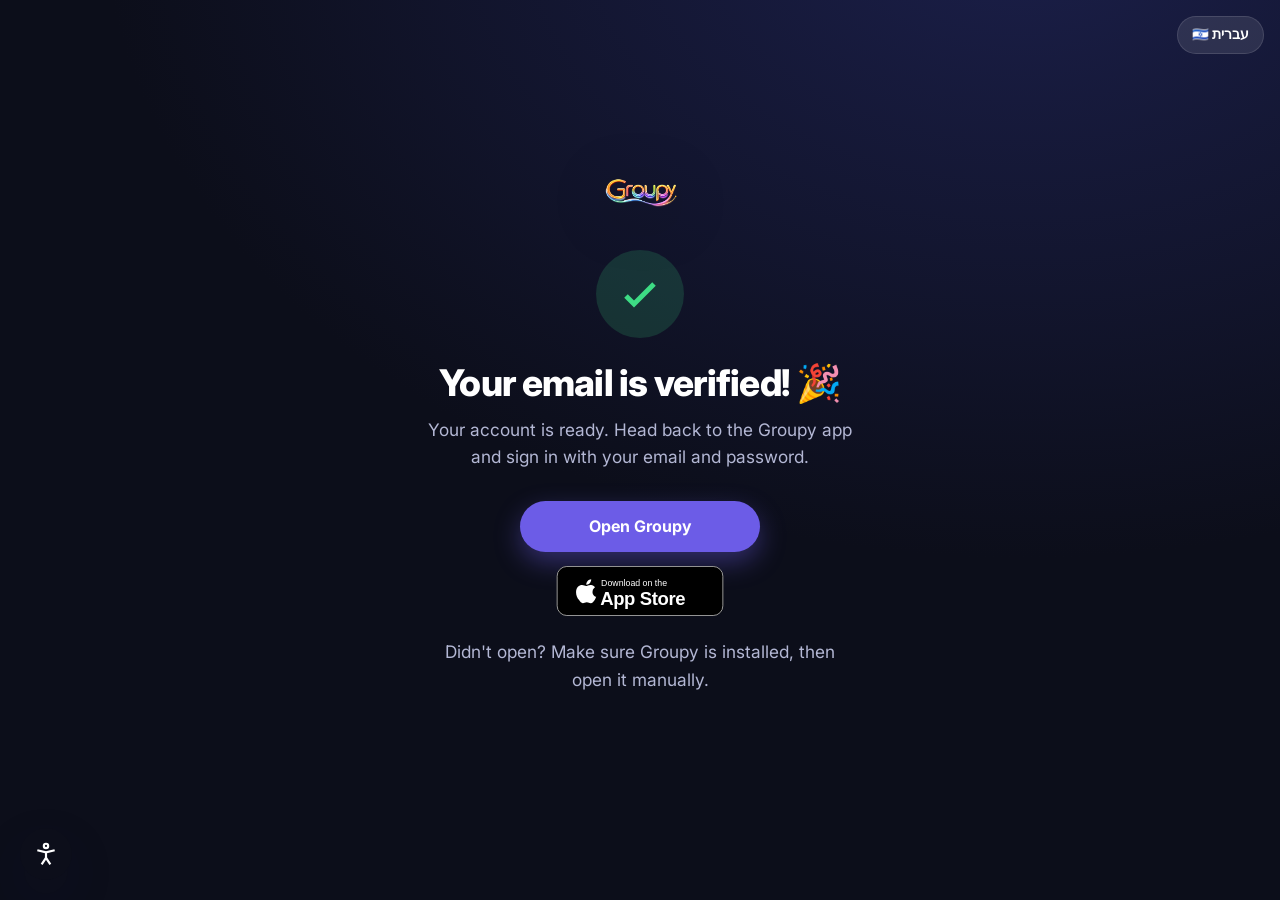
==== commit a8e7cebc: "feat(a11y): extend accessibility widget + skip-link to auth & join pages The accessibility statement" ====
--- a/auth/index.html
+++ b/auth/index.html
@@ -46,8 +46,9 @@
   </style>
 </head>
 <body>
+  <a class="skip-link" href="#main-content" data-i18n="skip">דלגו לתוכן</a>
   <div class="lang-switch"><button id="langBtn" type="button">English</button></div>
-  <main class="auth-card">
+  <main class="auth-card" id="main-content" tabindex="-1">
     <img class="mark" src="/assets/img/groupy-wordmark.png" alt="Groupy" />
 
     <!-- ✅ Email verified (signup / email-change / classic verify redirect) -->
@@ -127,6 +128,7 @@
         err_sub: 'קישור האימות פג תוקף או כבר נוצל. פתחו את Groupy ובקשו אימייל חדש.',
         e_short: 'הסיסמה חייבת לפחות ' + MIN_PW + ' תווים',
         e_match: 'הסיסמאות אינן תואמות', e_busy: 'מעדכן…', e_fail: 'העדכון נכשל. בקשו קישור איפוס חדש.',
+        skip: 'דלגו לתוכן',
         lang: '🇺🇸 English', badge: '/assets/img/appstore-badge-he.svg'
       },
       en: {
@@ -141,6 +143,7 @@
         err_sub: 'The verification link expired or was already used. Open Groupy and request a new email.',
         e_short: 'Password must be at least ' + MIN_PW + ' characters',
         e_match: 'Passwords do not match', e_busy: 'Updating…', e_fail: 'Update failed. Request a new reset link.',
+        skip: 'Skip to content',
         lang: '🇮🇱 עברית', badge: '/assets/img/appstore-badge-en.svg'
       }
     };
@@ -225,5 +228,6 @@
     }
   })();
   </script>
+  <script src="/assets/js/accessibility.js" defer></script>
 </body>
 </html>
--- a/assets/css/styles.css
+++ b/assets/css/styles.css
@@ -23,6 +23,7 @@
   --accent-strong: #7c3aed;   /* AI purple */
   --gold-1: #e8b84b;
   --gold-2: #c9962e;
+  --gold-text: #8a611f;  /* darker gold for text on white — #c9962e is 2.66:1, fails AA */
 
   /* Neutrals */
   --ink:        #0c0e1a;      /* deep indigo-black (hero / footer) */
@@ -57,7 +58,7 @@
 /* ----- Reset ------------------------------------------------------------- */
 *, *::before, *::after { box-sizing: border-box; }
 * { margin: 0; }
-html { scroll-behavior: smooth; -webkit-text-size-adjust: 100%; }
+html { scroll-behavior: smooth; -webkit-text-size-adjust: 100%; font-size: calc(100% * var(--a11y-scale, 1)); }
 body {
   font-family: var(--font);
   color: var(--text);
@@ -262,7 +263,7 @@
 .plan h3 { font-size: 1.4rem; margin-bottom: 6px; }
 .plan .plan-tagline { color: var(--text-muted); margin-bottom: 18px; min-height: 44px; }
 .plan .price-note { font-weight: 700; color: var(--accent); margin-bottom: 20px; font-size: .96rem; }
-.plan.lifetime .price-note { color: var(--gold-2); }
+.plan.lifetime .price-note { color: var(--gold-text); }
 .plan ul { display: grid; gap: 12px; margin-bottom: 26px; }
 .plan li { display: flex; align-items: flex-start; gap: 11px; color: var(--text); font-size: .98rem; }
 .plan li .check { flex: none; width: 22px; height: 22px; border-radius: 50%; display: grid; place-items: center;
@@ -349,3 +350,45 @@
   .features-grid { grid-template-columns: 1fr; }
   .feature-card { padding: 24px 22px; }
 }
+
+/* ----- Skip link ----------------------------------------------------------- */
+.skip-link {
+  position: fixed; inset-block-start: -60px; inset-inline-start: 12px; z-index: 200;
+  background: var(--accent); color: #fff; font-weight: 700; padding: 12px 20px;
+  border-radius: 0 0 10px 10px; transition: inset-block-start .15s ease;
+}
+.skip-link:focus { inset-block-start: 0; }
+
+/* ----- Accessibility widget ------------------------------------------------ */
+.a11y-widget { position: fixed; inset-block-end: 20px; inset-inline-start: 20px; z-index: 150; }
+.a11y-toggle {
+  width: 52px; height: 52px; border-radius: 50%; border: 0; display: grid; place-items: center;
+  background: var(--ink); color: #fff; box-shadow: var(--shadow-md);
+}
+.a11y-toggle svg { width: 26px; height: 26px; }
+.a11y-panel {
+  display: none; position: absolute; inset-block-end: 62px; inset-inline-start: 0;
+  width: 260px; background: var(--surface); border: 1px solid var(--border); border-radius: var(--radius-sm);
+  box-shadow: var(--shadow-lg); padding: 16px;
+}
+.a11y-widget.open .a11y-panel { display: grid; gap: 8px; }
+.a11y-panel button {
+  width: 100%; text-align: start; padding: 10px 14px; border-radius: 10px; border: 1px solid var(--border);
+  background: var(--surface-2); color: var(--text); font-weight: 600; font-size: .92rem;
+}
+.a11y-panel button:hover { background: var(--surface-3); }
+.a11y-panel button[aria-pressed="true"] { background: var(--accent); color: #fff; border-color: var(--accent); }
+.a11y-panel a { display: block; text-align: center; font-size: .85rem; color: var(--accent); font-weight: 600; margin-top: 4px; }
+
+/* High-contrast mode */
+html.a11y-contrast { --text: #000; --text-muted: #000; --surface: #fff; --surface-2: #fff; --surface-3: #fff;
+  --border: #000; --accent: #0000ee; --text-on-dark: #fff; --text-on-dark-muted: #fff; --ink: #000; }
+html.a11y-contrast img:not([src$=".svg"]) { filter: contrast(1.15); }
+html.a11y-contrast .gradient-text { -webkit-text-fill-color: currentColor; color: var(--text); background: none; }
+
+/* Stop animations (mirrors prefers-reduced-motion but user-triggered) */
+html.a11y-no-motion *, html.a11y-no-motion *::before, html.a11y-no-motion *::after {
+  animation-duration: .001ms !important; animation-iteration-count: 1 !important;
+  transition-duration: .001ms !important; scroll-behavior: auto !important;
+}
+html.a11y-no-motion .reveal { opacity: 1; transform: none; }
